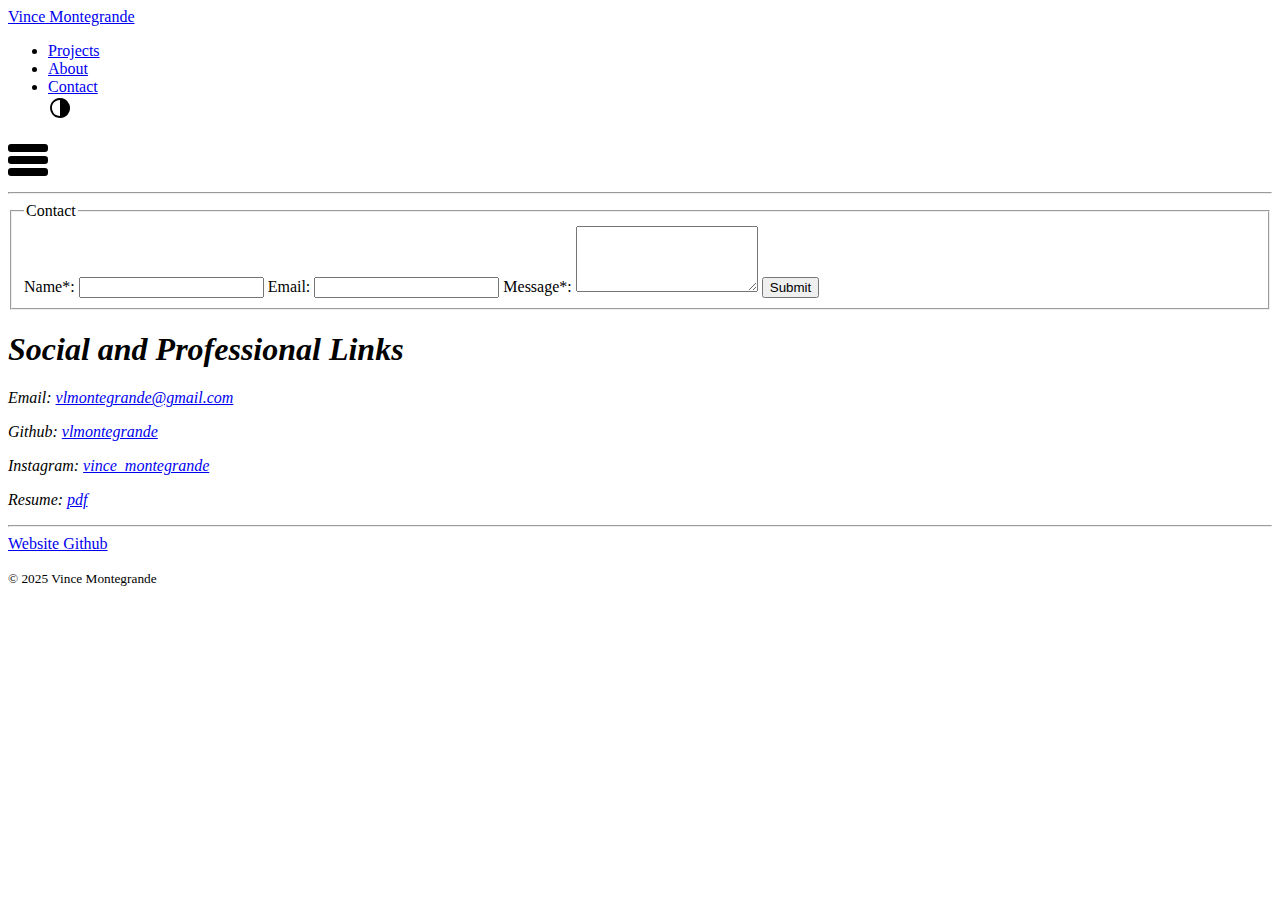
==== contact.html @ dd43b1ca "fix routing" ====
<!DOCTYPE html>

<html lang="en">
    <head>
        <meta charset="UTF-8">
        <meta name="viewport" content="width=device-width, initial-scale=1.0">
        <title>Contact</title>
        <link rel="stylesheet" href="assets/css/contact.css">
        <script defer src="assets/js/form.js"></script>
        <script defer src="assets/js/theme.js"></script>
    </head>
    <body>
        <header>
            <nav>
                <a href="/" id="main-link">Vince Montegrande</a>
                <ul>
                    <li><a href="projects">Projects</a></li>
                    <li><a href="about">About</a></li>
                    <li><a href="contact">Contact</a></li>
                    <svg width="24" height="24" viewBox="0 0 24 24" id="theme-toggle">
                        <path stroke="none" d="M0 0h24v24H0z" fill="none"/>
                        <path d="M17 3.34a10 10 0 1 1 -15 8.66l.005 -.324a10 10 0 0 1 14.995 -8.336m-9 1.732a8 8 0 0 0 4.001 14.928l-.001 -16a8 8 0 0 0 -4 1.072" />
                    </svg>
                </ul>
                <svg viewBox="0 0 100 80" width="40" height="40" id="hamburger-menu">
                    <rect width="100" height="20" rx="8"></rect>
                    <rect y="30" width="100" height="20" rx="8"></rect>
                    <rect y="60" width="100" height="20" rx="8"></rect>
                </svg>
            </nav>
        </header>

        <hr>

        <main>
            <form method="GET" action="https://httpbin.org/get">
                <fieldset>
                        <legend>Contact</legend>
                
                        <label for="name">Name*:</label>
                        <input type="text" id="name" name="name" pattern="[a-zA-Z\s]+" required>
                
                        <label for="email">Email:</label>
                        <input type="email" id="email" name="email">

                        <label for="message">Message*:</label>
                        <textarea id="message" name="message" rows="4" maxlength="280" required></textarea>

                        <input id="possible_bot" name="possible_bot" value="true" hidden>

                        <noscript>Name must only use letters and spaces, Email must be valid, and Message must be less than 280 characters</noscript>

                        <output id="info-output"></output>
                        <output id="error-output"></output>
                    
                        <button type="submit">Submit</button>
                </fieldset>
            </form>
            <address>
                <div id="address-container">
                    <h1>Social and Professional Links</h1>
                    <p>Email: <a target="_blank" href="mailto:vlmontegrande@gmail.com">vlmontegrande@gmail.com</a></p>
                    <p>Github: <a target="_blank" href="https://github.com/vlmontegrande">vlmontegrande</a></p>
                    <p>Instagram: <a target="_blank" href="https://www.instagram.com/vince_montegrande/">vince_montegrande</a></p>
                    <p>Resume: <a target="_blank" href="assets/misc/resume.pdf">pdf</a></p>
                </div>
            </address>
        </main>

        <hr>

        <footer>
            <a href="https://github.com/vlmontegrande/cse134b-hw2.git">Website Github</a>
            <p><small>&copy; 2025 Vince Montegrande</small></p>
        </footer>
    </body>
</html>
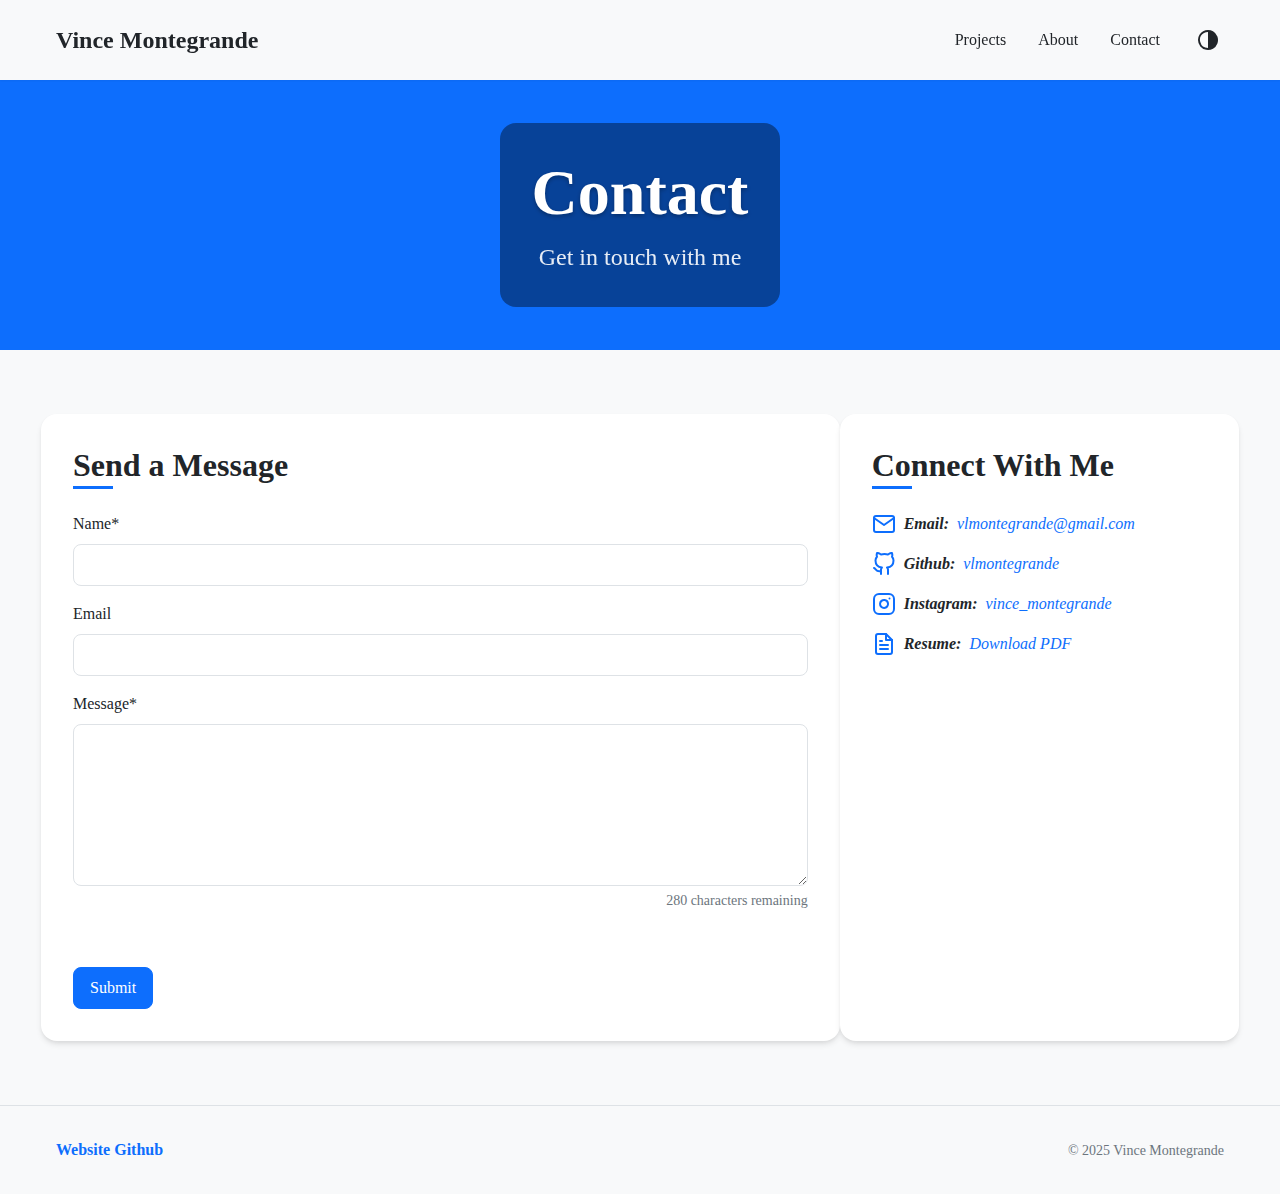
==== commit e8a39657: "Cline updates to logic and UI" ====
--- a/contact.html
+++ b/contact.html
@@ -1,77 +1,154 @@
 <!DOCTYPE html>
-
 <html lang="en">
-    <head>
-        <meta charset="UTF-8">
-        <meta name="viewport" content="width=device-width, initial-scale=1.0">
-        <title>Contact</title>
-        <link rel="stylesheet" href="assets/css/contact.css">
-        <script defer src="assets/js/form.js"></script>
-        <script defer src="assets/js/theme.js"></script>
-    </head>
-    <body>
-        <header>
+<head>
+    <meta charset="UTF-8">
+    <meta name="viewport" content="width=device-width, initial-scale=1.0">
+    <title>Contact | Vince Montegrande</title>
+    <link rel="stylesheet" href="assets/css/shared.css">
+    <link rel="stylesheet" href="assets/css/contact.css">
+    <script defer src="assets/js/shared.js"></script>
+    <script defer src="assets/js/form.js"></script>
+</head>
+<body>
+    <header class="site-header">
+        <div class="container">
             <nav>
-                <a href="/" id="main-link">Vince Montegrande</a>
-                <ul>
+                <a href="/" class="logo">Vince Montegrande</a>
+                <ul class="nav-links">
                     <li><a href="projects">Projects</a></li>
                     <li><a href="about">About</a></li>
-                    <li><a href="contact">Contact</a></li>
-                    <svg width="24" height="24" viewBox="0 0 24 24" id="theme-toggle">
-                        <path stroke="none" d="M0 0h24v24H0z" fill="none"/>
-                        <path d="M17 3.34a10 10 0 1 1 -15 8.66l.005 -.324a10 10 0 0 1 14.995 -8.336m-9 1.732a8 8 0 0 0 4.001 14.928l-.001 -16a8 8 0 0 0 -4 1.072" />
-                    </svg>
+                    <li><a href="contact" class="active">Contact</a></li>
+                    <li>
+                        <button id="theme-toggle" aria-label="Toggle dark mode">
+                            <svg width="24" height="24" viewBox="0 0 24 24">
+                                <path stroke="none" d="M0 0h24v24H0z" fill="none"/>
+                                <path d="M17 3.34a10 10 0 1 1 -15 8.66l.005 -.324a10 10 0 0 1 14.995 -8.336m-9 1.732a8 8 0 0 0 4.001 14.928l-.001 -16a8 8 0 0 0 -4 1.072" />
+                            </svg>
+                        </button>
+                    </li>
                 </ul>
-                <svg viewBox="0 0 100 80" width="40" height="40" id="hamburger-menu">
-                    <rect width="100" height="20" rx="8"></rect>
-                    <rect y="30" width="100" height="20" rx="8"></rect>
-                    <rect y="60" width="100" height="20" rx="8"></rect>
-                </svg>
+                <button class="hamburger" id="hamburger-menu" aria-label="Menu">
+                    <span></span>
+                    <span></span>
+                    <span></span>
+                </button>
             </nav>
-        </header>
+        </div>
+    </header>
 
-        <hr>
+    <main>
+        <section class="hero">
+            <div class="hero-content">
+                <h1>Contact</h1>
+                <p class="subtitle">Get in touch with me</p>
+            </div>
+        </section>
 
-        <main>
-            <form method="GET" action="https://httpbin.org/get">
-                <fieldset>
-                        <legend>Contact</legend>
-                
-                        <label for="name">Name*:</label>
-                        <input type="text" id="name" name="name" pattern="[a-zA-Z\s]+" required>
-                
-                        <label for="email">Email:</label>
-                        <input type="email" id="email" name="email">
+        <section class="contact-content">
+            <div class="container">
+                <div class="row">
+                    <div class="col-lg-8" data-animate>
+                        <div class="card contact-form-card">
+                            <h2>Send a Message</h2>
+                            <form method="GET" action="https://httpbin.org/get" class="contact-form">
+                                <div class="form-group">
+                                    <label for="name" class="form-label">Name*</label>
+                                    <input type="text" id="name" name="name" class="form-control" pattern="[a-zA-Z\s]+" required>
+                                </div>
+                                
+                                <div class="form-group">
+                                    <label for="email" class="form-label">Email</label>
+                                    <input type="email" id="email" name="email" class="form-control">
+                                </div>
+                                
+                                <div class="form-group">
+                                    <label for="message" class="form-label">Message*</label>
+                                    <textarea id="message" name="message" rows="6" maxlength="280" class="form-control" required></textarea>
+                                    <div class="character-count">
+                                        <span id="characters-remaining">280</span> characters remaining
+                                    </div>
+                                </div>
 
-                        <label for="message">Message*:</label>
-                        <textarea id="message" name="message" rows="4" maxlength="280" required></textarea>
+                                <input id="possible_bot" name="possible_bot" value="true" hidden>
 
-                        <input id="possible_bot" name="possible_bot" value="true" hidden>
+                                <noscript>
+                                    <div class="alert alert-warning">
+                                        Name must only use letters and spaces, Email must be valid, and Message must be less than 280 characters
+                                    </div>
+                                </noscript>
 
-                        <noscript>Name must only use letters and spaces, Email must be valid, and Message must be less than 280 characters</noscript>
+                                <div class="form-feedback">
+                                    <output id="info-output" class="info-message"></output>
+                                    <output id="error-output" class="error-message"></output>
+                                </div>
+                                
+                                <button type="submit" class="btn btn-primary">Submit</button>
+                            </form>
+                        </div>
+                    </div>
+                    
+                    <div class="col-lg-4" data-animate>
+                        <div class="card contact-info-card">
+                            <h2>Connect With Me</h2>
+                            <address>
+                                <ul class="contact-links">
+                                    <li>
+                                        <div class="contact-icon">
+                                            <svg xmlns="http://www.w3.org/2000/svg" viewBox="0 0 24 24" fill="none" stroke="currentColor" stroke-width="2" stroke-linecap="round" stroke-linejoin="round">
+                                                <path d="M4 4h16c1.1 0 2 .9 2 2v12c0 1.1-.9 2-2 2H4c-1.1 0-2-.9-2-2V6c0-1.1.9-2 2-2z"></path>
+                                                <polyline points="22,6 12,13 2,6"></polyline>
+                                            </svg>
+                                        </div>
+                                        <span>Email:</span>
+                                        <a target="_blank" href="mailto:vlmontegrande@gmail.com">vlmontegrande@gmail.com</a>
+                                    </li>
+                                    <li>
+                                        <div class="contact-icon">
+                                            <svg xmlns="http://www.w3.org/2000/svg" viewBox="0 0 24 24" fill="none" stroke="currentColor" stroke-width="2" stroke-linecap="round" stroke-linejoin="round">
+                                                <path d="M9 19c-5 1.5-5-2.5-7-3m14 6v-3.87a3.37 3.37 0 0 0-.94-2.61c3.14-.35 6.44-1.54 6.44-7A5.44 5.44 0 0 0 20 4.77 5.07 5.07 0 0 0 19.91 1S18.73.65 16 2.48a13.38 13.38 0 0 0-7 0C6.27.65 5.09 1 5.09 1A5.07 5.07 0 0 0 5 4.77a5.44 5.44 0 0 0-1.5 3.78c0 5.42 3.3 6.61 6.44 7A3.37 3.37 0 0 0 9 18.13V22"></path>
+                                            </svg>
+                                        </div>
+                                        <span>Github:</span>
+                                        <a target="_blank" href="https://github.com/vlmontegrande">vlmontegrande</a>
+                                    </li>
+                                    <li>
+                                        <div class="contact-icon">
+                                            <svg xmlns="http://www.w3.org/2000/svg" viewBox="0 0 24 24" fill="none" stroke="currentColor" stroke-width="2" stroke-linecap="round" stroke-linejoin="round">
+                                                <rect x="2" y="2" width="20" height="20" rx="5" ry="5"></rect>
+                                                <path d="M16 11.37A4 4 0 1 1 12.63 8 4 4 0 0 1 16 11.37z"></path>
+                                                <line x1="17.5" y1="6.5" x2="17.51" y2="6.5"></line>
+                                            </svg>
+                                        </div>
+                                        <span>Instagram:</span>
+                                        <a target="_blank" href="https://www.instagram.com/vince_montegrande/">vince_montegrande</a>
+                                    </li>
+                                    <li>
+                                        <div class="contact-icon">
+                                            <svg xmlns="http://www.w3.org/2000/svg" viewBox="0 0 24 24" fill="none" stroke="currentColor" stroke-width="2" stroke-linecap="round" stroke-linejoin="round">
+                                                <path d="M14 2H6a2 2 0 0 0-2 2v16a2 2 0 0 0 2 2h12a2 2 0 0 0 2-2V8z"></path>
+                                                <polyline points="14 2 14 8 20 8"></polyline>
+                                                <line x1="16" y1="13" x2="8" y2="13"></line>
+                                                <line x1="16" y1="17" x2="8" y2="17"></line>
+                                                <polyline points="10 9 9 9 8 9"></polyline>
+                                            </svg>
+                                        </div>
+                                        <span>Resume:</span>
+                                        <a target="_blank" href="assets/misc/resume.pdf">Download PDF</a>
+                                    </li>
+                                </ul>
+                            </address>
+                        </div>
+                    </div>
+                </div>
+            </div>
+        </section>
+    </main>
 
-                        <output id="info-output"></output>
-                        <output id="error-output"></output>
-                    
-                        <button type="submit">Submit</button>
-                </fieldset>
-            </form>
-            <address>
-                <div id="address-container">
-                    <h1>Social and Professional Links</h1>
-                    <p>Email: <a target="_blank" href="mailto:vlmontegrande@gmail.com">vlmontegrande@gmail.com</a></p>
-                    <p>Github: <a target="_blank" href="https://github.com/vlmontegrande">vlmontegrande</a></p>
-                    <p>Instagram: <a target="_blank" href="https://www.instagram.com/vince_montegrande/">vince_montegrande</a></p>
-                    <p>Resume: <a target="_blank" href="assets/misc/resume.pdf">pdf</a></p>
-                </div>
-            </address>
-        </main>
-
-        <hr>
-
-        <footer>
-            <a href="https://github.com/vlmontegrande/cse134b-hw2.git">Website Github</a>
-            <p><small>&copy; 2025 Vince Montegrande</small></p>
-        </footer>
-    </body>
+    <footer>
+        <div class="container">
+            <a href="https://github.com/vlmontegrande/cse134b-hw2.git" class="github-link">Website Github</a>
+            <p class="copyright">&copy; 2025 Vince Montegrande</p>
+        </div>
+    </footer>
+</body>
 </html>
--- a/assets/css/shared.css
+++ b/assets/css/shared.css
@@ -0,0 +1,705 @@
+/* Font imports */
+@font-face {
+    font-family: 'Volkhov';
+    src: url('../fonts/Volkhov/volkhov-v17-latin-regular.woff2') format('woff2'), 
+        url('../fonts/Volkhov/volkhov-v17-latin-regular.ttf') format('truetype'); 
+}
+
+@font-face {
+    font-family: 'Volkhov';
+    font-weight: bold;
+    src: url('../fonts/Volkhov/volkhov-v17-latin-700.woff2') format('woff2'),
+        url('../fonts/Volkhov/volkhov-v17-latin-700.ttf') format('truetype');
+}
+
+@font-face {
+    font-family: 'Spectral';
+    src: url('../fonts/Spectral/spectral-v14-latin-regular.woff2') format('woff2'), 
+         url('../fonts/Spectral/spectral-v14-latin-regular.ttf') format('truetype'); 
+}
+
+/* Variables */
+:root {
+    /* Colors */
+    --color-background: #f8f9fa;
+    --color-text: #212529;
+    --color-primary: #0d6efd;
+    --color-secondary: #6c757d;
+    --color-accent: #fd7e14;
+    --color-light: #f8f9fa;
+    --color-dark: #212529;
+    --color-white: #ffffff;
+    --color-card-bg: #ffffff;
+    --color-card-shadow: rgba(0, 0, 0, 0.05);
+    --color-border: #dee2e6;
+    --color-link: #0d6efd;
+    --color-link-hover: #0a58ca;
+    --color-success: #198754;
+    --color-info: #0dcaf0;
+    --color-warning: #ffc107;
+    --color-danger: #dc3545;
+    
+    /* Typography */
+    --font-heading: 'Volkhov', serif;
+    --font-body: 'Spectral', serif;
+    --font-size-base: 1rem;
+    --font-size-sm: 0.875rem;
+    --font-size-lg: 1.25rem;
+    --font-size-xl: 1.5rem;
+    --font-size-2xl: 2rem;
+    --font-size-3xl: 3rem;
+    --font-size-4xl: 4rem;
+    --line-height-tight: 1.2;
+    --line-height-normal: 1.5;
+    --line-height-loose: 1.8;
+    
+    /* Spacing */
+    --spacing-0: 0;
+    --spacing-1: 0.25rem;
+    --spacing-2: 0.5rem;
+    --spacing-3: 0.75rem;
+    --spacing-4: 1rem;
+    --spacing-5: 1.5rem;
+    --spacing-6: 2rem;
+    --spacing-8: 3rem;
+    --spacing-10: 4rem;
+    --spacing-12: 5rem;
+    
+    /* Borders */
+    --border-radius-sm: 0.25rem;
+    --border-radius: 0.5rem;
+    --border-radius-lg: 1rem;
+    --border-radius-xl: 1.5rem;
+    --border-radius-2xl: 2rem;
+    --border-radius-full: 9999px;
+    
+    /* Transitions */
+    --transition-fast: 150ms ease;
+    --transition-normal: 300ms ease;
+    --transition-slow: 500ms ease;
+    
+    /* Shadows */
+    --shadow-sm: 0 1px 2px 0 rgba(0, 0, 0, 0.05);
+    --shadow: 0 4px 6px -1px rgba(0, 0, 0, 0.1), 0 2px 4px -1px rgba(0, 0, 0, 0.06);
+    --shadow-md: 0 10px 15px -3px rgba(0, 0, 0, 0.1), 0 4px 6px -2px rgba(0, 0, 0, 0.05);
+    --shadow-lg: 0 20px 25px -5px rgba(0, 0, 0, 0.1), 0 10px 10px -5px rgba(0, 0, 0, 0.04);
+    --shadow-xl: 0 25px 50px -12px rgba(0, 0, 0, 0.25);
+    
+    /* Layout */
+    --container-max-width: 1200px;
+    --header-height: 80px;
+    --footer-height: 80px;
+}
+
+/* Dark theme */
+:root.dark-theme {
+    --color-background: #121212;
+    --color-text: #e9ecef;
+    --color-primary: #3d8bfd;
+    --color-secondary: #adb5bd;
+    --color-accent: #ff922b;
+    --color-light: #343a40;
+    --color-dark: #f8f9fa;
+    --color-card-bg: #1e1e1e;
+    --color-card-shadow: rgba(0, 0, 0, 0.2);
+    --color-border: #495057;
+    --color-link: #6ea8fe;
+    --color-link-hover: #9ec5fe;
+}
+
+/* Reset */
+*, *::before, *::after {
+    box-sizing: border-box;
+    margin: 0;
+    padding: 0;
+}
+
+/* Base styles */
+html {
+    font-size: 16px;
+    scroll-behavior: smooth;
+}
+
+body {
+    font-family: var(--font-body);
+    font-size: var(--font-size-base);
+    line-height: var(--line-height-normal);
+    color: var(--color-text);
+    background-color: var(--color-background);
+    transition: background-color var(--transition-normal), color var(--transition-normal);
+    min-height: 100vh;
+    display: flex;
+    flex-direction: column;
+}
+
+h1, h2, h3, h4, h5, h6 {
+    font-family: var(--font-heading);
+    font-weight: bold;
+    line-height: var(--line-height-tight);
+    margin-bottom: var(--spacing-4);
+}
+
+h1 {
+    font-size: var(--font-size-4xl);
+}
+
+h2 {
+    font-size: var(--font-size-2xl);
+}
+
+h3 {
+    font-size: var(--font-size-xl);
+}
+
+p {
+    margin-bottom: var(--spacing-4);
+}
+
+a {
+    color: var(--color-link);
+    text-decoration: none;
+    transition: color var(--transition-fast);
+}
+
+a:hover {
+    color: var(--color-link-hover);
+}
+
+img {
+    max-width: 100%;
+    height: auto;
+    display: block;
+}
+
+button {
+    cursor: pointer;
+    font-family: inherit;
+}
+
+/* Container */
+.container {
+    width: 100%;
+    max-width: var(--container-max-width);
+    margin: 0 auto;
+    padding: 0 var(--spacing-4);
+}
+
+/* Header */
+.site-header {
+    height: var(--header-height);
+    position: sticky;
+    top: 0;
+    z-index: 100;
+    background-color: var(--color-background);
+    box-shadow: var(--shadow-sm);
+    transition: background-color var(--transition-normal);
+}
+
+.site-header .container {
+    height: 100%;
+}
+
+nav {
+    display: flex;
+    justify-content: space-between;
+    align-items: center;
+    height: 100%;
+}
+
+.logo {
+    font-family: var(--font-heading);
+    font-size: var(--font-size-xl);
+    font-weight: bold;
+    color: var(--color-text);
+    transition: color var(--transition-fast);
+}
+
+.logo:hover {
+    color: var(--color-primary);
+}
+
+.nav-links {
+    display: flex;
+    align-items: center;
+    list-style: none;
+    gap: var(--spacing-6);
+}
+
+.nav-links a {
+    color: var(--color-text);
+    font-weight: 500;
+    position: relative;
+    padding: var(--spacing-2) 0;
+}
+
+.nav-links a:hover {
+    color: var(--color-primary);
+}
+
+.nav-links a.active {
+    color: var(--color-primary);
+}
+
+.nav-links a.active::after {
+    content: '';
+    position: absolute;
+    bottom: 0;
+    left: 0;
+    width: 100%;
+    height: 2px;
+    background-color: var(--color-primary);
+    transform: scaleX(1);
+    transform-origin: left;
+    transition: transform var(--transition-normal);
+}
+
+.nav-links a:not(.active)::after {
+    content: '';
+    position: absolute;
+    bottom: 0;
+    left: 0;
+    width: 100%;
+    height: 2px;
+    background-color: var(--color-primary);
+    transform: scaleX(0);
+    transform-origin: left;
+    transition: transform var(--transition-normal);
+}
+
+.nav-links a:not(.active):hover::after {
+    transform: scaleX(1);
+}
+
+#theme-toggle {
+    background: none;
+    border: none;
+    padding: var(--spacing-1);
+    display: flex;
+    align-items: center;
+    justify-content: center;
+    color: var(--color-text);
+    transition: transform var(--transition-fast);
+}
+
+#theme-toggle:hover {
+    transform: rotate(15deg);
+}
+
+#theme-toggle svg {
+    fill: var(--color-text);
+    transition: fill var(--transition-fast);
+}
+
+.hamburger {
+    display: none;
+    background: none;
+    border: none;
+    width: 30px;
+    height: 24px;
+    position: relative;
+    flex-direction: column;
+    justify-content: space-between;
+}
+
+.hamburger span {
+    display: block;
+    width: 100%;
+    height: 2px;
+    background-color: var(--color-text);
+    transition: transform var(--transition-normal), opacity var(--transition-normal);
+}
+
+/* Hero section */
+.hero {
+    position: relative;
+    height: 60vh;
+    min-height: 400px;
+    display: flex;
+    align-items: center;
+    justify-content: center;
+    overflow: hidden;
+    margin-bottom: var(--spacing-10);
+}
+
+.hero-image {
+    position: absolute;
+    top: 0;
+    left: 0;
+    width: 100%;
+    height: 100%;
+    z-index: -1;
+}
+
+.hero-image img {
+    width: 100%;
+    height: 100%;
+    object-fit: cover;
+    filter: brightness(0.7);
+    transition: filter var(--transition-normal), transform var(--transition-slow);
+}
+
+.hero:hover .hero-image img {
+    filter: brightness(0.75);
+    transform: scale(1.05);
+}
+
+.image-caption {
+    position: absolute;
+    bottom: var(--spacing-4);
+    left: var(--spacing-4);
+    background-color: rgba(0, 0, 0, 0.6);
+    color: var(--color-white);
+    padding: var(--spacing-2) var(--spacing-4);
+    border-radius: var(--border-radius);
+    font-size: var(--font-size-sm);
+    backdrop-filter: blur(4px);
+    opacity: 0.8;
+    transition: opacity var(--transition-normal);
+}
+
+.hero:hover .image-caption {
+    opacity: 1;
+}
+
+.hero-content {
+    text-align: center;
+    color: var(--color-white);
+    z-index: 1;
+    padding: var(--spacing-6);
+    background-color: rgba(0, 0, 0, 0.4);
+    backdrop-filter: blur(4px);
+    border-radius: var(--border-radius-lg);
+    max-width: 80%;
+    animation: fadeIn 1s ease-out;
+}
+
+@keyframes fadeIn {
+    from {
+        opacity: 0;
+        transform: translateY(20px);
+    }
+    to {
+        opacity: 1;
+        transform: translateY(0);
+    }
+}
+
+.hero-content h1 {
+    font-size: var(--font-size-4xl);
+    margin-bottom: var(--spacing-2);
+    text-shadow: 0 2px 4px rgba(0, 0, 0, 0.3);
+}
+
+.subtitle {
+    font-size: var(--font-size-lg);
+    opacity: 0.9;
+    margin-bottom: 0;
+}
+
+/* Card styles */
+.card {
+    background-color: var(--color-card-bg);
+    border-radius: var(--border-radius-lg);
+    padding: var(--spacing-6);
+    box-shadow: var(--shadow);
+    transition: transform var(--transition-normal), box-shadow var(--transition-normal);
+    opacity: 0;
+    transform: translateY(20px);
+}
+
+.card.show {
+    opacity: 1;
+    transform: translateY(0);
+}
+
+.card:hover {
+    transform: translateY(-5px);
+    box-shadow: var(--shadow-md);
+}
+
+.card-icon {
+    width: 48px;
+    height: 48px;
+    margin-bottom: var(--spacing-4);
+    color: var(--color-primary);
+}
+
+.card h2, .card h3 {
+    margin-bottom: var(--spacing-3);
+    position: relative;
+    display: inline-block;
+}
+
+.card h2::after, .card h3::after {
+    content: '';
+    position: absolute;
+    bottom: -5px;
+    left: 0;
+    width: 40px;
+    height: 3px;
+    background-color: var(--color-primary);
+}
+
+.card p {
+    margin-bottom: 0;
+    line-height: var(--line-height-loose);
+}
+
+.highlight {
+    color: var(--color-primary);
+    font-weight: bold;
+}
+
+/* Button styles */
+.btn {
+    display: inline-block;
+    font-weight: 500;
+    text-align: center;
+    white-space: nowrap;
+    vertical-align: middle;
+    user-select: none;
+    border: 1px solid transparent;
+    padding: var(--spacing-2) var(--spacing-4);
+    font-size: var(--font-size-base);
+    line-height: 1.5;
+    border-radius: var(--border-radius);
+    transition: color var(--transition-fast), background-color var(--transition-fast), border-color var(--transition-fast), box-shadow var(--transition-fast);
+}
+
+.btn-primary {
+    color: var(--color-white);
+    background-color: var(--color-primary);
+    border-color: var(--color-primary);
+}
+
+.btn-primary:hover {
+    background-color: var(--color-link-hover);
+    border-color: var(--color-link-hover);
+    color: var(--color-white);
+}
+
+.btn-secondary {
+    color: var(--color-white);
+    background-color: var(--color-secondary);
+    border-color: var(--color-secondary);
+}
+
+.btn-secondary:hover {
+    background-color: #5a6268;
+    border-color: #545b62;
+    color: var(--color-white);
+}
+
+.btn-outline-primary {
+    color: var(--color-primary);
+    background-color: transparent;
+    border-color: var(--color-primary);
+}
+
+.btn-outline-primary:hover {
+    color: var(--color-white);
+    background-color: var(--color-primary);
+    border-color: var(--color-primary);
+}
+
+/* Form styles */
+.form-group {
+    margin-bottom: var(--spacing-4);
+}
+
+.form-label {
+    display: block;
+    margin-bottom: var(--spacing-2);
+    font-weight: 500;
+}
+
+.form-control {
+    display: block;
+    width: 100%;
+    padding: var(--spacing-2) var(--spacing-3);
+    font-size: var(--font-size-base);
+    line-height: 1.5;
+    color: var(--color-text);
+    background-color: var(--color-card-bg);
+    background-clip: padding-box;
+    border: 1px solid var(--color-border);
+    border-radius: var(--border-radius);
+    transition: border-color var(--transition-fast), box-shadow var(--transition-fast);
+}
+
+.form-control:focus {
+    color: var(--color-text);
+    background-color: var(--color-card-bg);
+    border-color: var(--color-primary);
+    outline: 0;
+    box-shadow: 0 0 0 0.2rem rgba(13, 110, 253, 0.25);
+}
+
+textarea.form-control {
+    min-height: 100px;
+    resize: vertical;
+}
+
+/* Footer */
+footer {
+    background-color: var(--color-light);
+    padding: var(--spacing-6) 0;
+    margin-top: auto;
+    border-top: 1px solid var(--color-border);
+}
+
+footer .container {
+    display: flex;
+    justify-content: space-between;
+    align-items: center;
+}
+
+.github-link {
+    font-weight: bold;
+}
+
+.copyright {
+    margin-bottom: 0;
+    font-size: var(--font-size-sm);
+    color: var(--color-secondary);
+}
+
+/* Grid system */
+.row {
+    display: flex;
+    flex-wrap: wrap;
+    margin-right: -15px;
+    margin-left: -15px;
+}
+
+.col {
+    position: relative;
+    width: 100%;
+    padding-right: 15px;
+    padding-left: 15px;
+}
+
+.col-12 {
+    flex: 0 0 100%;
+    max-width: 100%;
+}
+
+.col-md-6 {
+    flex: 0 0 100%;
+    max-width: 100%;
+}
+
+.col-lg-4 {
+    flex: 0 0 100%;
+    max-width: 100%;
+}
+
+.col-lg-8 {
+    flex: 0 0 100%;
+    max-width: 100%;
+}
+
+/* Animation for hamburger menu */
+.hamburger.active span:nth-child(1) {
+    transform: translateY(11px) rotate(45deg);
+}
+
+.hamburger.active span:nth-child(2) {
+    opacity: 0;
+}
+
+.hamburger.active span:nth-child(3) {
+    transform: translateY(-11px) rotate(-45deg);
+}
+
+/* Responsive styles */
+@media (min-width: 768px) {
+    .col-md-6 {
+        flex: 0 0 50%;
+        max-width: 50%;
+    }
+}
+
+@media (min-width: 992px) {
+    .col-lg-4 {
+        flex: 0 0 33.333333%;
+        max-width: 33.333333%;
+    }
+    
+    .col-lg-8 {
+        flex: 0 0 66.666667%;
+        max-width: 66.666667%;
+    }
+}
+
+@media (max-width: 768px) {
+    :root {
+        --header-height: 70px;
+    }
+    
+    .nav-links {
+        position: fixed;
+        top: var(--header-height);
+        left: 0;
+        width: 100%;
+        flex-direction: column;
+        background-color: var(--color-background);
+        padding: var(--spacing-4) 0;
+        box-shadow: var(--shadow);
+        transform: translateY(-100%);
+        opacity: 0;
+        pointer-events: none;
+        transition: transform var(--transition-normal), opacity var(--transition-normal);
+        z-index: 99;
+    }
+    
+    .nav-links.active {
+        transform: translateY(0);
+        opacity: 1;
+        pointer-events: auto;
+    }
+    
+    .hamburger {
+        display: flex;
+    }
+    
+    .hero {
+        height: 50vh;
+    }
+    
+    .hero-content h1 {
+        font-size: var(--font-size-3xl);
+    }
+    
+    footer .container {
+        flex-direction: column;
+        gap: var(--spacing-4);
+        text-align: center;
+    }
+}
+
+@media (max-width: 480px) {
+    :root {
+        --header-height: 60px;
+    }
+    
+    .hero {
+        height: 40vh;
+    }
+    
+    .hero-content {
+        padding: var(--spacing-4);
+    }
+    
+    .hero-content h1 {
+        font-size: var(--font-size-2xl);
+    }
+    
+    .subtitle {
+        font-size: var(--font-size-base);
+    }
+    
+    .card {
+        padding: var(--spacing-4);
+    }
+}
--- a/assets/css/contact.css
+++ b/assets/css/contact.css
@@ -0,0 +1,170 @@
+/* Contact page specific styles */
+
+/* Hero section */
+.hero {
+    position: relative;
+    height: 30vh;
+    min-height: 200px;
+    display: flex;
+    align-items: center;
+    justify-content: center;
+    overflow: hidden;
+    background-color: var(--color-primary);
+    margin-bottom: var(--spacing-10);
+}
+
+.hero-content {
+    text-align: center;
+    color: var(--color-white);
+    z-index: 1;
+    padding: var(--spacing-6);
+    animation: fadeIn 1s ease-out;
+}
+
+@keyframes fadeIn {
+    from {
+        opacity: 0;
+        transform: translateY(20px);
+    }
+    to {
+        opacity: 1;
+        transform: translateY(0);
+    }
+}
+
+.hero-content h1 {
+    font-size: var(--font-size-4xl);
+    margin-bottom: var(--spacing-2);
+    text-shadow: 0 2px 4px rgba(0, 0, 0, 0.3);
+}
+
+.hero-content .subtitle {
+    font-size: var(--font-size-xl);
+    opacity: 0.9;
+    margin-bottom: 0;
+}
+
+/* Contact content section */
+.contact-content {
+    padding: 0 0 var(--spacing-10) 0;
+}
+
+/* Contact form */
+.contact-form-card {
+    height: 100%;
+}
+
+.contact-form {
+    margin-top: var(--spacing-4);
+}
+
+.character-count {
+    font-size: var(--font-size-sm);
+    color: var(--color-secondary);
+    text-align: right;
+    margin-top: var(--spacing-1);
+}
+
+.form-feedback {
+    margin: var(--spacing-4) 0;
+    min-height: 24px;
+}
+
+.info-message {
+    display: block;
+    color: var(--color-success);
+    margin-bottom: var(--spacing-2);
+}
+
+.error-message {
+    display: block;
+    color: var(--color-danger);
+    margin-bottom: var(--spacing-2);
+}
+
+.alert {
+    padding: var(--spacing-3) var(--spacing-4);
+    margin-bottom: var(--spacing-4);
+    border-radius: var(--border-radius);
+}
+
+.alert-warning {
+    background-color: var(--color-warning);
+    color: #856404;
+}
+
+/* Contact info */
+.contact-info-card {
+    height: 100%;
+}
+
+.contact-links {
+    list-style: none;
+    padding: 0;
+    margin: var(--spacing-4) 0 0 0;
+}
+
+.contact-links li {
+    display: flex;
+    align-items: flex-start;
+    margin-bottom: var(--spacing-4);
+    flex-wrap: wrap;
+}
+
+.contact-icon {
+    width: 24px;
+    height: 24px;
+    margin-right: var(--spacing-2);
+    color: var(--color-primary);
+    flex-shrink: 0;
+}
+
+.contact-links span {
+    font-weight: bold;
+    margin-right: var(--spacing-2);
+    flex-shrink: 0;
+}
+
+.contact-links a {
+    word-break: break-all;
+}
+
+/* Responsive styles */
+@media (max-width: 992px) {
+    .contact-info-card {
+        margin-top: var(--spacing-6);
+    }
+}
+
+@media (max-width: 768px) {
+    .hero-content h1 {
+        font-size: var(--font-size-3xl);
+    }
+    
+    .hero-content .subtitle {
+        font-size: var(--font-size-lg);
+    }
+}
+
+@media (max-width: 480px) {
+    .hero {
+        height: 25vh;
+        min-height: 150px;
+    }
+    
+    .hero-content h1 {
+        font-size: var(--font-size-2xl);
+    }
+    
+    .hero-content .subtitle {
+        font-size: var(--font-size-base);
+    }
+    
+    .contact-links li {
+        flex-direction: column;
+    }
+    
+    .contact-links span {
+        margin-bottom: var(--spacing-1);
+    }
+}
